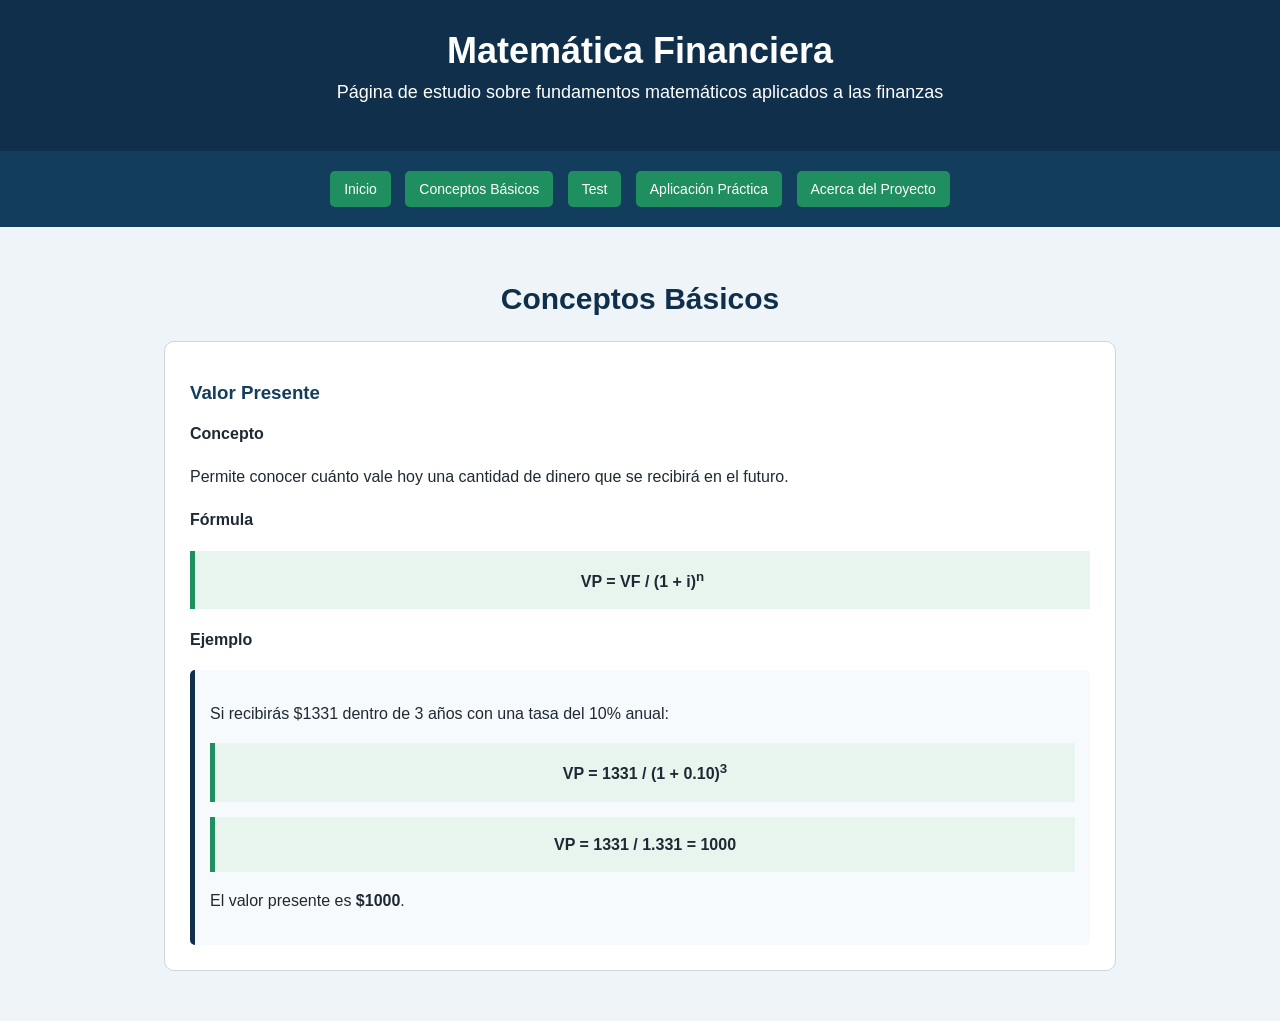
==== pages/01-conceptos.html @ 66f07d9c "C.A. Se ordeno el proyecto en carpetas para una mejor estructura." ====
<!DOCTYPE html>
<html lang="es">
<head>
  <meta charset="UTF-8">
  <title>Conceptos Básicos</title>
  <link rel="stylesheet" href="../css/estilos.css">
</head>
<body>

<header>
  <h1>Matemática Financiera</h1>
  <p>Página de estudio sobre fundamentos matemáticos aplicados a las finanzas</p>
</header>

<nav>
  <a href="../index.html">Inicio</a>
  <a href="01-conceptos.html">Conceptos Básicos</a>
  <a href="02-test.html">Test</a>
  <a href="03-aplicacion.html">Aplicación Práctica</a>
  <a href="04-acerca.html">Acerca del Proyecto</a>
</nav>

<main>
  <h2>Conceptos Básicos</h2>

  <div class="card">
  <h3>Valor Presente</h3>

  <h4>Concepto</h4>
  <p>
    Permite conocer cuánto vale hoy una cantidad de dinero que se recibirá en el futuro.
  </p>

  <h4>Fórmula</h4>
  <p class="formula">
    VP = VF / (1 + i)<sup>n</sup>
  </p>

  <h4>Ejemplo</h4>
  <div class="ejemplo">
    <p>
      Si recibirás $1331 dentro de 3 años con una tasa del 10% anual:
    </p>

    <p class="formula">
      VP = 1331 / (1 + 0.10)<sup>3</sup>
    </p>

    <p class="formula">
      VP = 1331 / 1.331 = 1000
    </p>

    <p>
      El valor presente es <strong>$1000</strong>.
    </p>
  </div>
</div>

</main>

</body>
</html>
---- css/estilos.css ----
body {
  font-family: Arial, sans-serif;
  background-color: #eef4f8;
  margin: 0;
  padding: 0;
  color: #1f2933;
}

header {
  background-color: #0f2f4a;
  color: white;
  text-align: center;
  padding: 30px 20px;
}

header h1 {
  margin: 0;
  font-size: 36px;
}

header p {
  margin-top: 10px;
  font-size: 18px;
}

nav {
  background-color: #123d5c;
  text-align: center;
  padding: 15px;
}

nav a {
  background-color: #1f8f5f;
  color: white;
  text-decoration: none;
  padding: 10px 14px;
  margin: 5px;
  border-radius: 5px;
  font-size: 14px;
  display: inline-block;
}

nav a:hover {
  background-color: #166b48;
}

main {
  padding: 30px 20px;
}

h2 {
  text-align: center;
  color: #0f2f4a;
  font-size: 30px;
  margin-bottom: 25px;
}

.card {
  background-color: white;
  max-width: 900px;
  margin: 20px auto;
  padding: 25px;
  border-radius: 10px;
  border: 1px solid #d1d5db;
}

.card h3 {
  color: #123d5c;
  margin-top: 15px;
}

.card p {
  font-size: 16px;
  line-height: 1.6;
}

.card ul {
  line-height: 1.8;
}

.formula {
  background-color: #e8f5ef;
  border-left: 5px solid #1f8f5f;
  padding: 15px;
  margin: 15px 0;
  font-size: 20px;
  font-weight: bold;
  text-align: center;
}

.ejemplo {
  background-color: #f7fafc;
  border-left: 5px solid #0f2f4a;
  padding: 15px;
  margin-top: 15px;
  border-radius: 5px;
}

table {
  width: 100%;
  border-collapse: collapse;
  margin-top: 20px;
  background-color: white;
}

th {
  background-color: #0f2f4a;
  color: white;
  padding: 12px;
}

td {
  border: 1px solid #d1d5db;
  padding: 10px;
  text-align: center;
}

label {
  display: block;
  margin: 8px 0;
  cursor: pointer;
}

input[type="radio"] {
  margin-right: 8px;
}

#resultadoTest {
  max-width: 900px;
  margin: 20px auto;
  padding: 15px;
  background-color: #e8f5ef;
  border-left: 5px solid #1f8f5f;
  font-weight: bold;
  font-size: 18px;
}

button {
  background-color: #1f8f5f;
  color: white;
  border: none;
  padding: 11px 16px;
  margin: 8px 5px;
  border-radius: 5px;
  cursor: pointer;
  font-size: 15px;
}

button:hover {
  background-color: #166b48;
}

.centrar {
  text-align: center;
}
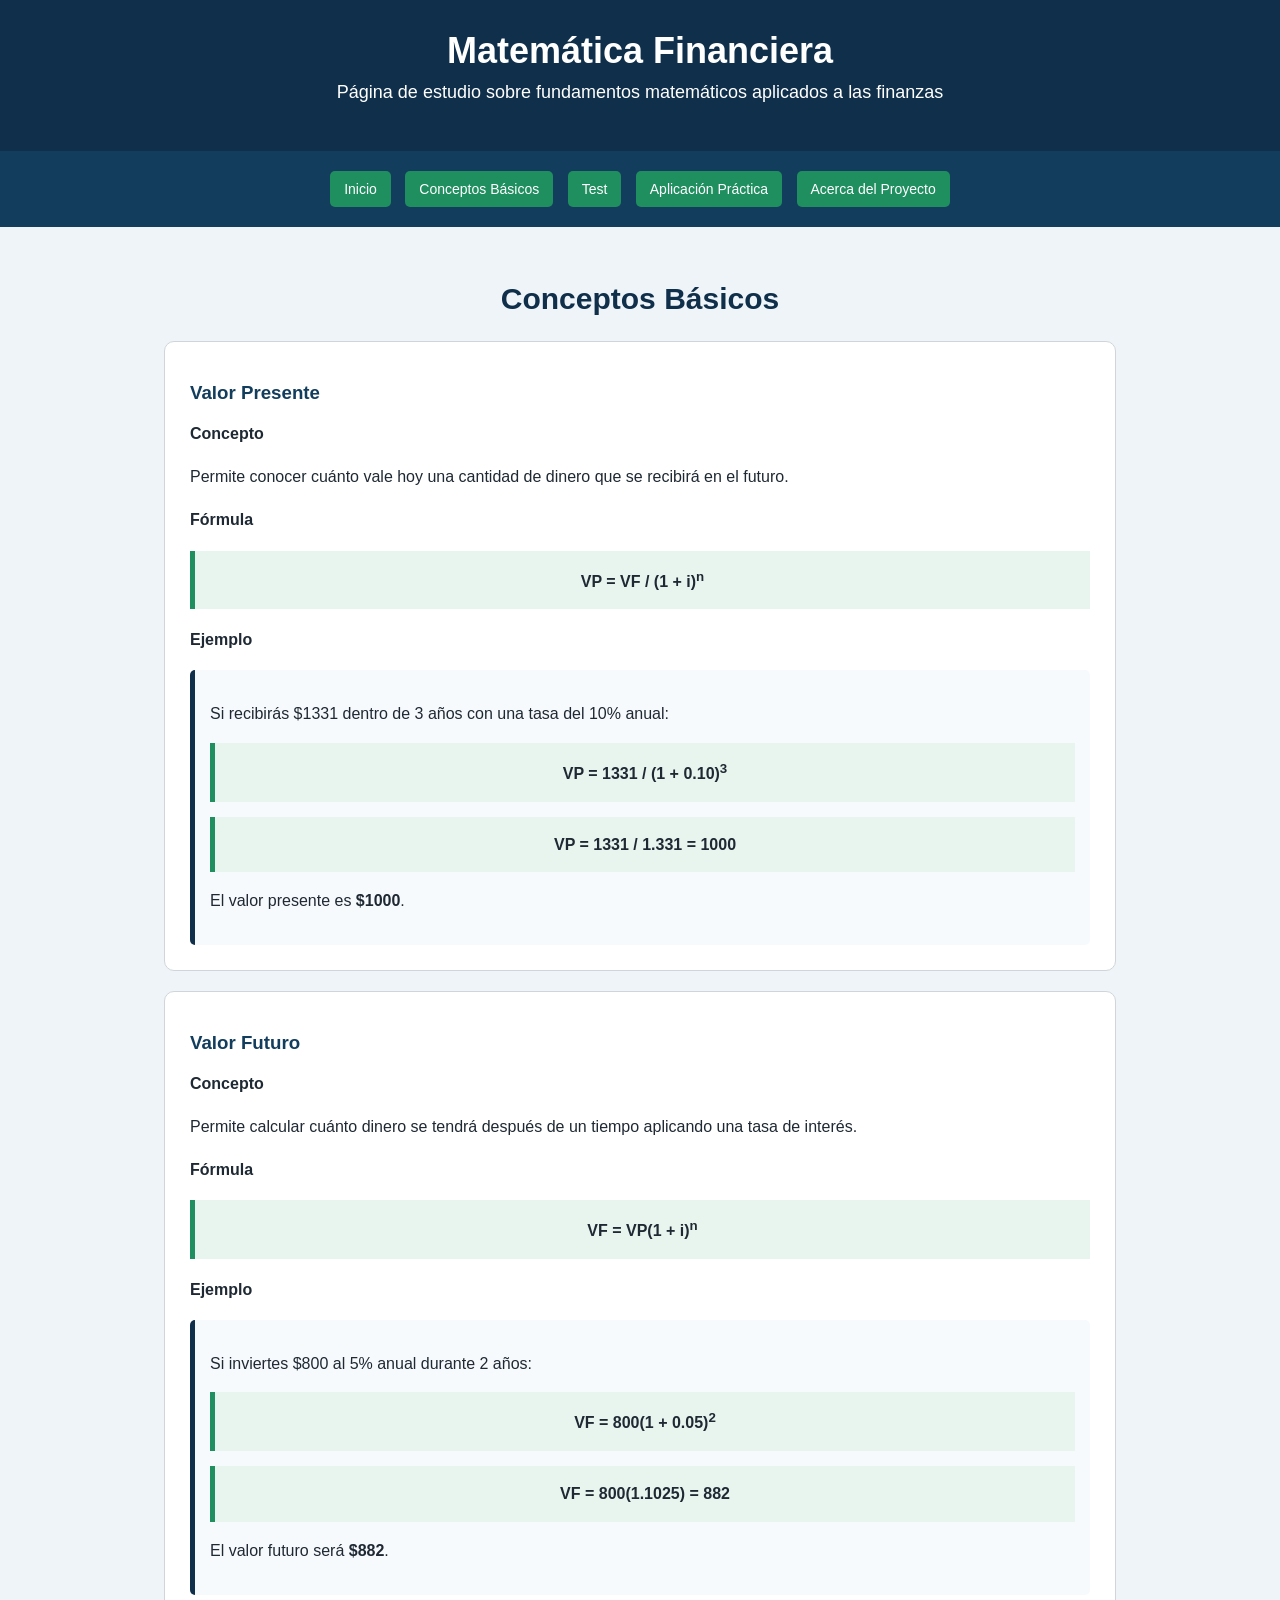
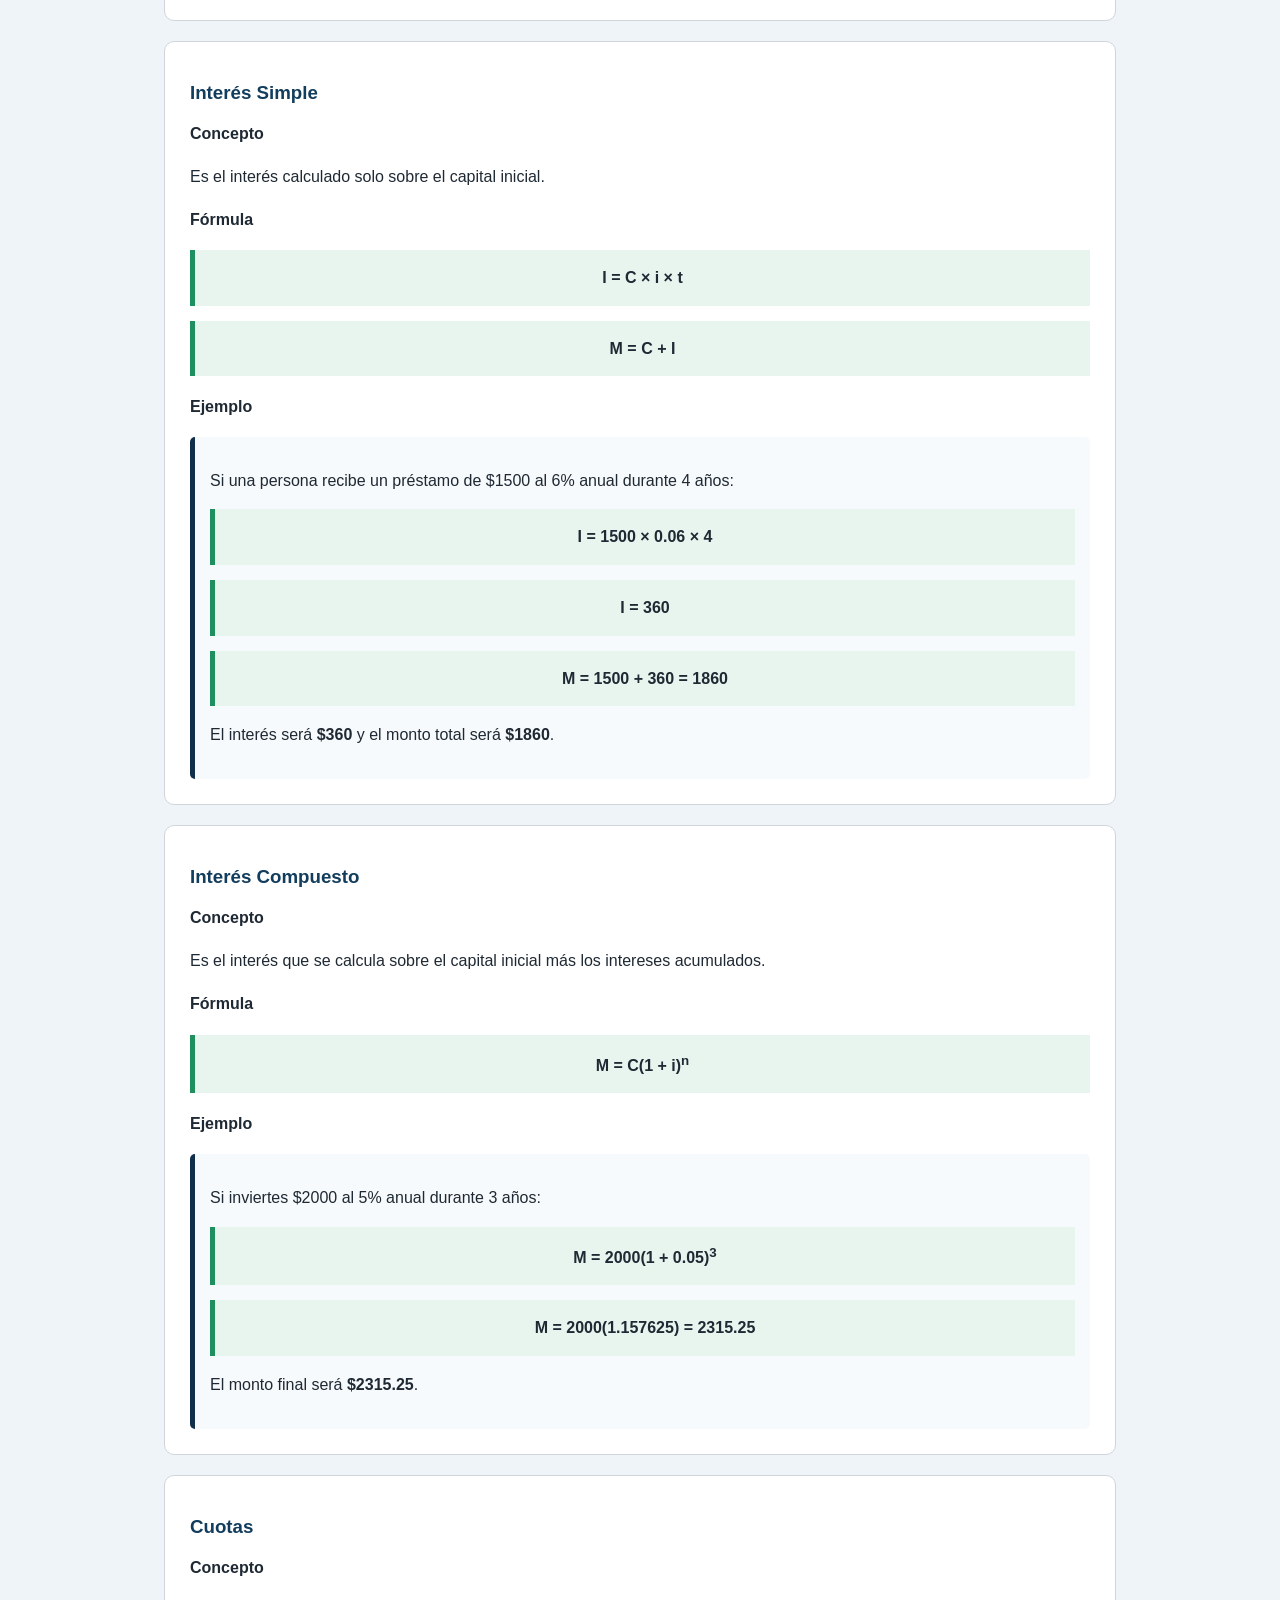
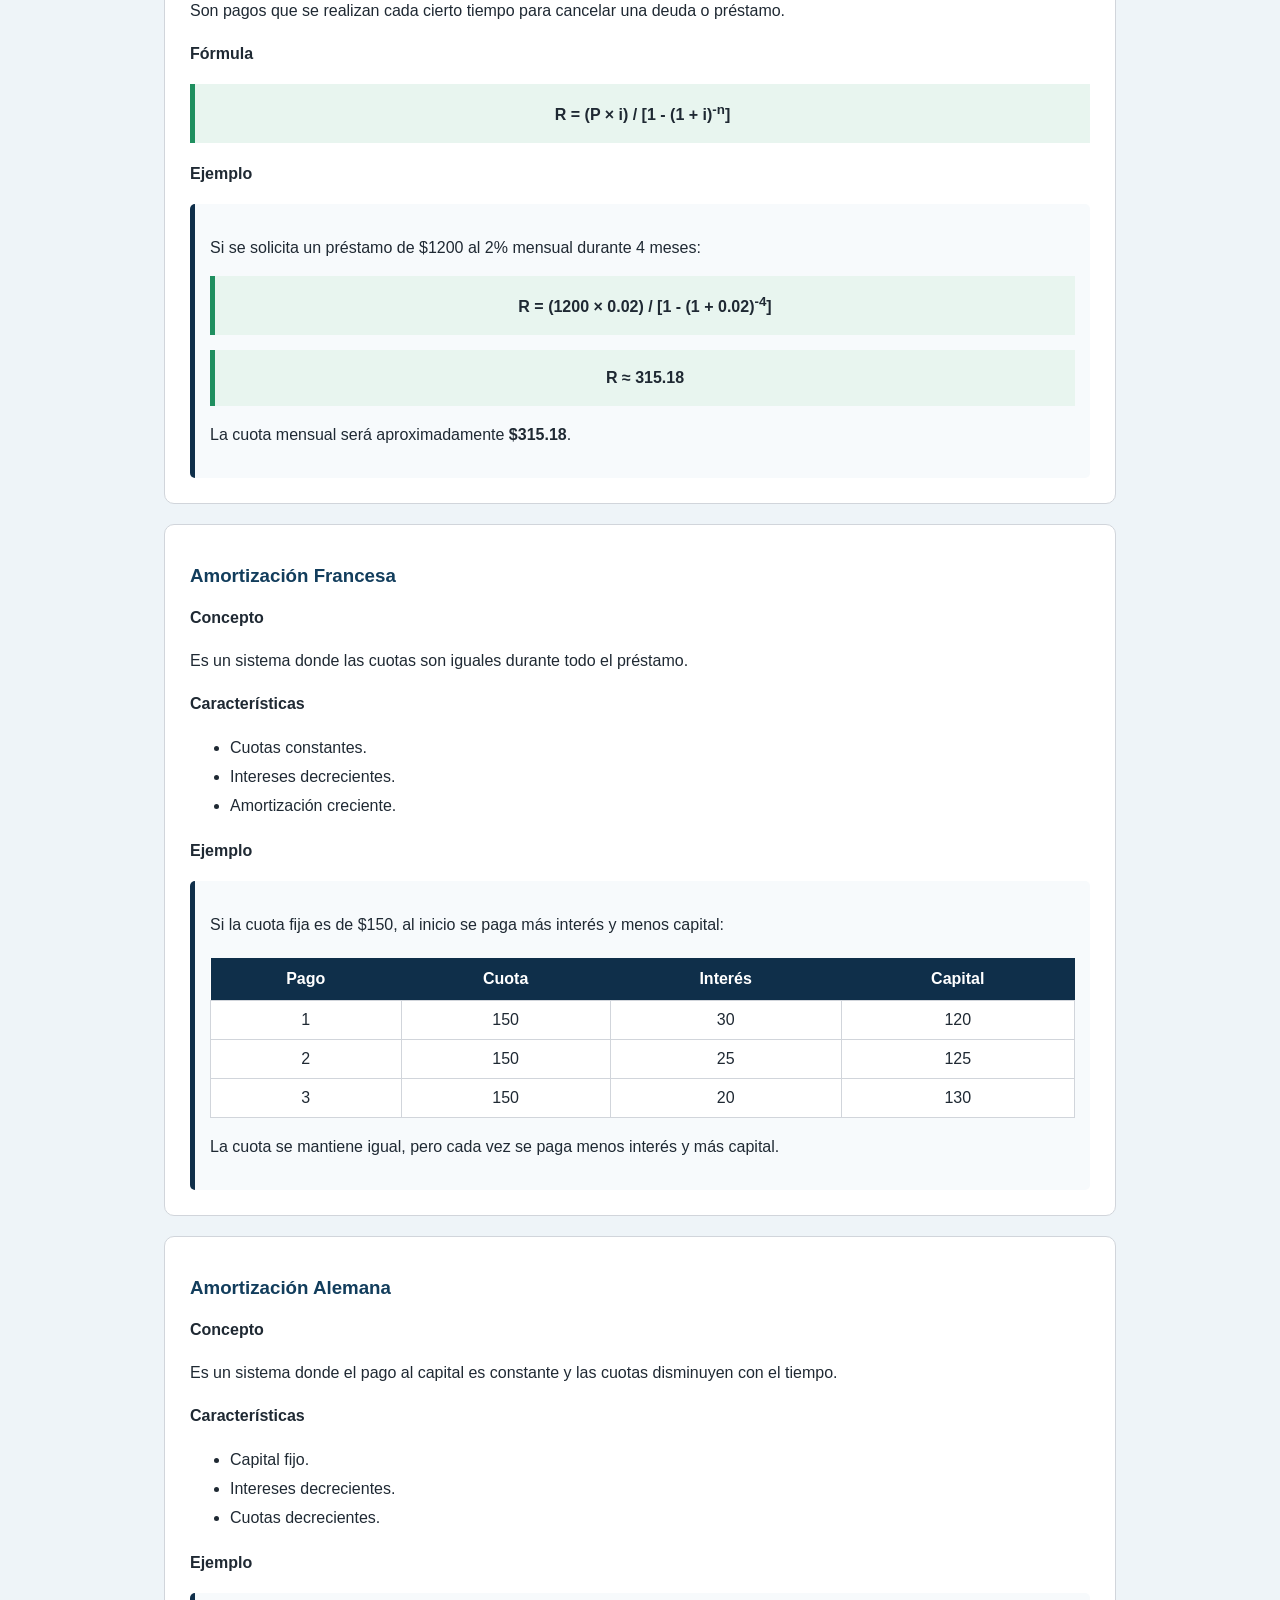
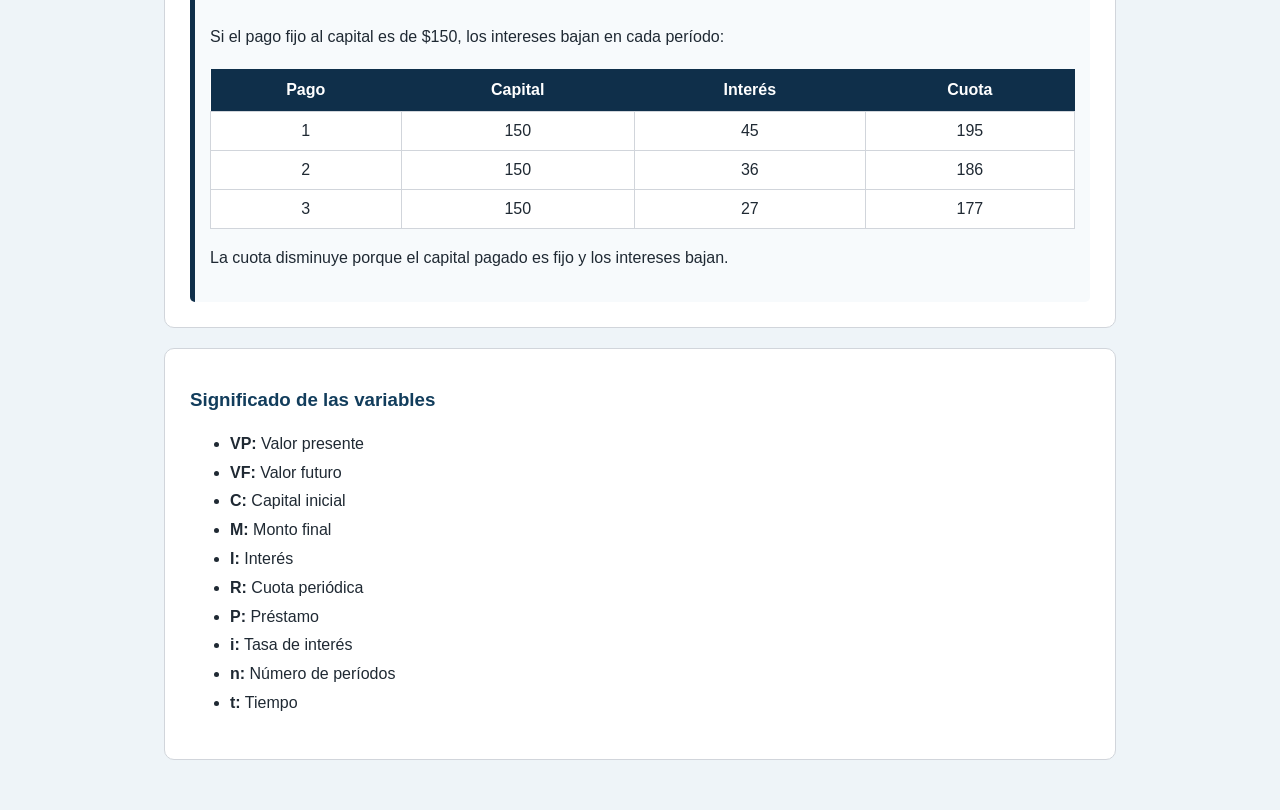
==== commit 4baab9ed: "C.A. - Se agrego el contenido faltante de conpectos." ====
--- a/pages/01-conceptos.html
+++ b/pages/01-conceptos.html
@@ -23,38 +23,325 @@
 <main>
   <h2>Conceptos Básicos</h2>
 
-  <div class="card">
-  <h3>Valor Presente</h3>
-
-  <h4>Concepto</h4>
-  <p>
-    Permite conocer cuánto vale hoy una cantidad de dinero que se recibirá en el futuro.
-  </p>
-
-  <h4>Fórmula</h4>
-  <p class="formula">
-    VP = VF / (1 + i)<sup>n</sup>
-  </p>
-
-  <h4>Ejemplo</h4>
-  <div class="ejemplo">
-    <p>
-      Si recibirás $1331 dentro de 3 años con una tasa del 10% anual:
-    </p>
-
-    <p class="formula">
-      VP = 1331 / (1 + 0.10)<sup>3</sup>
-    </p>
-
-    <p class="formula">
-      VP = 1331 / 1.331 = 1000
-    </p>
-
-    <p>
-      El valor presente es <strong>$1000</strong>.
-    </p>
-  </div>
-</div>
+    <!-- Descripción del Valor Presente -->
+    <div class="card">
+      <h3>Valor Presente</h3>
+
+      <h4>Concepto</h4>
+      <p>
+        Permite conocer cuánto vale hoy una cantidad de dinero que se recibirá en el futuro.
+      </p>
+
+      <h4>Fórmula</h4>
+      <p class="formula">
+        VP = VF / (1 + i)<sup>n</sup>
+      </p>
+
+      <h4>Ejemplo</h4>
+      <div class="ejemplo">
+        <p>
+          Si recibirás $1331 dentro de 3 años con una tasa del 10% anual:
+        </p>
+
+        <p class="formula">
+          VP = 1331 / (1 + 0.10)<sup>3</sup>
+        </p>
+
+        <p class="formula">
+          VP = 1331 / 1.331 = 1000
+        </p>
+
+        <p>
+          El valor presente es <strong>$1000</strong>.
+        </p>
+      </div>
+    </div>
+
+    <!-- Descripción del Valor Futuro -->
+    <div class="card">
+      <h3>Valor Futuro</h3>
+
+      <h4>Concepto</h4>
+      <p>
+        Permite calcular cuánto dinero se tendrá después de un tiempo aplicando una tasa de interés.
+      </p>
+
+      <h4>Fórmula</h4>
+      <p class="formula">
+        VF = VP(1 + i)<sup>n</sup>
+      </p>
+
+      <h4>Ejemplo</h4>
+      <div class="ejemplo">
+        <p>
+          Si inviertes $800 al 5% anual durante 2 años:
+        </p>
+
+        <p class="formula">
+          VF = 800(1 + 0.05)<sup>2</sup>
+        </p>
+
+        <p class="formula">
+          VF = 800(1.1025) = 882
+        </p>
+
+        <p>
+          El valor futuro será <strong>$882</strong>.
+        </p>
+      </div>
+    </div>
+
+    <!-- Descripción del Interés Simple -->
+    <div class="card">
+      <h3>Interés Simple</h3>
+
+      <h4>Concepto</h4>
+      <p>
+        Es el interés calculado solo sobre el capital inicial.
+      </p>
+
+      <h4>Fórmula</h4>
+      <p class="formula">
+        I = C × i × t
+      </p>
+
+      <p class="formula">
+        M = C + I
+      </p>
+
+      <h4>Ejemplo</h4>
+      <div class="ejemplo">
+        <p>
+          Si una persona recibe un préstamo de $1500 al 6% anual durante 4 años:
+        </p>
+
+        <p class="formula">
+          I = 1500 × 0.06 × 4
+        </p>
+
+        <p class="formula">
+          I = 360
+        </p>
+
+        <p class="formula">
+          M = 1500 + 360 = 1860
+        </p>
+
+        <p>
+          El interés será <strong>$360</strong> y el monto total será <strong>$1860</strong>.
+        </p>
+      </div>
+    </div>
+
+    <!-- Descripción del Interés Compuesto -->
+    <div class="card">
+      <h3>Interés Compuesto</h3>
+
+      <h4>Concepto</h4>
+      <p>
+        Es el interés que se calcula sobre el capital inicial más los intereses acumulados.
+      </p>
+
+      <h4>Fórmula</h4>
+      <p class="formula">
+        M = C(1 + i)<sup>n</sup>
+      </p>
+
+      <h4>Ejemplo</h4>
+      <div class="ejemplo">
+        <p>
+          Si inviertes $2000 al 5% anual durante 3 años:
+        </p>
+
+        <p class="formula">
+          M = 2000(1 + 0.05)<sup>3</sup>
+        </p>
+
+        <p class="formula">
+          M = 2000(1.157625) = 2315.25
+        </p>
+
+        <p>
+          El monto final será <strong>$2315.25</strong>.
+        </p>
+      </div>
+    </div>
+
+    <!-- Descripción de las Cuotas -->
+    <div class="card">
+      <h3>Cuotas</h3>
+
+      <h4>Concepto</h4>
+      <p>
+        Son pagos que se realizan cada cierto tiempo para cancelar una deuda o préstamo.
+      </p>
+
+      <h4>Fórmula</h4>
+      <p class="formula">
+        R = (P × i) / [1 - (1 + i)<sup>-n</sup>]
+      </p>
+
+      <h4>Ejemplo</h4>
+      <div class="ejemplo">
+        <p>
+          Si se solicita un préstamo de $1200 al 2% mensual durante 4 meses:
+        </p>
+
+        <p class="formula">
+          R = (1200 × 0.02) / [1 - (1 + 0.02)<sup>-4</sup>]
+        </p>
+
+        <p class="formula">
+          R ≈ 315.18
+        </p>
+
+        <p>
+          La cuota mensual será aproximadamente <strong>$315.18</strong>.
+        </p>
+      </div>
+    </div>
+
+    <!-- Descripción de la Amortización Francesa -->
+    <div class="card">
+      <h3>Amortización Francesa</h3>
+
+      <h4>Concepto</h4>
+      <p>
+        Es un sistema donde las cuotas son iguales durante todo el préstamo.
+      </p>
+
+      <h4>Características</h4>
+      <ul>
+        <li>Cuotas constantes.</li>
+        <li>Intereses decrecientes.</li>
+        <li>Amortización creciente.</li>
+      </ul>
+
+      <h4>Ejemplo</h4>
+      <div class="ejemplo">
+        <p>
+          Si la cuota fija es de $150, al inicio se paga más interés y menos capital:
+        </p>
+
+        <table>
+          <thead>
+            <tr>
+              <th>Pago</th>
+              <th>Cuota</th>
+              <th>Interés</th>
+              <th>Capital</th>
+            </tr>
+          </thead>
+
+          <tbody>
+            <tr>
+              <td>1</td>
+              <td>150</td>
+              <td>30</td>
+              <td>120</td>
+            </tr>
+
+            <tr>
+              <td>2</td>
+              <td>150</td>
+              <td>25</td>
+              <td>125</td>
+            </tr>
+
+            <tr>
+              <td>3</td>
+              <td>150</td>
+              <td>20</td>
+              <td>130</td>
+            </tr>
+          </tbody>
+        </table>
+
+        <p>
+          La cuota se mantiene igual, pero cada vez se paga menos interés y más capital.
+        </p>
+      </div>
+    </div>
+
+    <!-- Descripción de la Amortización Alemana -->
+    <div class="card">
+      <h3>Amortización Alemana</h3>
+
+      <h4>Concepto</h4>
+      <p>
+        Es un sistema donde el pago al capital es constante y las cuotas disminuyen con el tiempo.
+      </p>
+
+      <h4>Características</h4>
+      <ul>
+        <li>Capital fijo.</li>
+        <li>Intereses decrecientes.</li>
+        <li>Cuotas decrecientes.</li>
+      </ul>
+
+      <h4>Ejemplo</h4>
+      <div class="ejemplo">
+        <p>
+          Si el pago fijo al capital es de $150, los intereses bajan en cada período:
+        </p>
+
+        <table>
+          <thead>
+            <tr>
+              <th>Pago</th>
+              <th>Capital</th>
+              <th>Interés</th>
+              <th>Cuota</th>
+            </tr>
+          </thead>
+
+          <tbody>
+            <tr>
+              <td>1</td>
+              <td>150</td>
+              <td>45</td>
+              <td>195</td>
+            </tr>
+
+            <tr>
+              <td>2</td>
+              <td>150</td>
+              <td>36</td>
+              <td>186</td>
+            </tr>
+
+            <tr>
+              <td>3</td>
+              <td>150</td>
+              <td>27</td>
+              <td>177</td>
+            </tr>
+          </tbody>
+        </table>
+
+        <p>
+          La cuota disminuye porque el capital pagado es fijo y los intereses bajan.
+        </p>
+      </div>
+    </div>
+
+    <!-- Significados de las siglas -->
+    <div class="card">
+      <h3>Significado de las variables</h3>
+
+      <ul>
+        <li><strong>VP:</strong> Valor presente</li>
+        <li><strong>VF:</strong> Valor futuro</li>
+        <li><strong>C:</strong> Capital inicial</li>
+        <li><strong>M:</strong> Monto final</li>
+        <li><strong>I:</strong> Interés</li>
+        <li><strong>R:</strong> Cuota periódica</li>
+        <li><strong>P:</strong> Préstamo</li>
+        <li><strong>i:</strong> Tasa de interés</li>
+        <li><strong>n:</strong> Número de períodos</li>
+        <li><strong>t:</strong> Tiempo</li>
+      </ul>
+    </div>
 
 </main>
 
